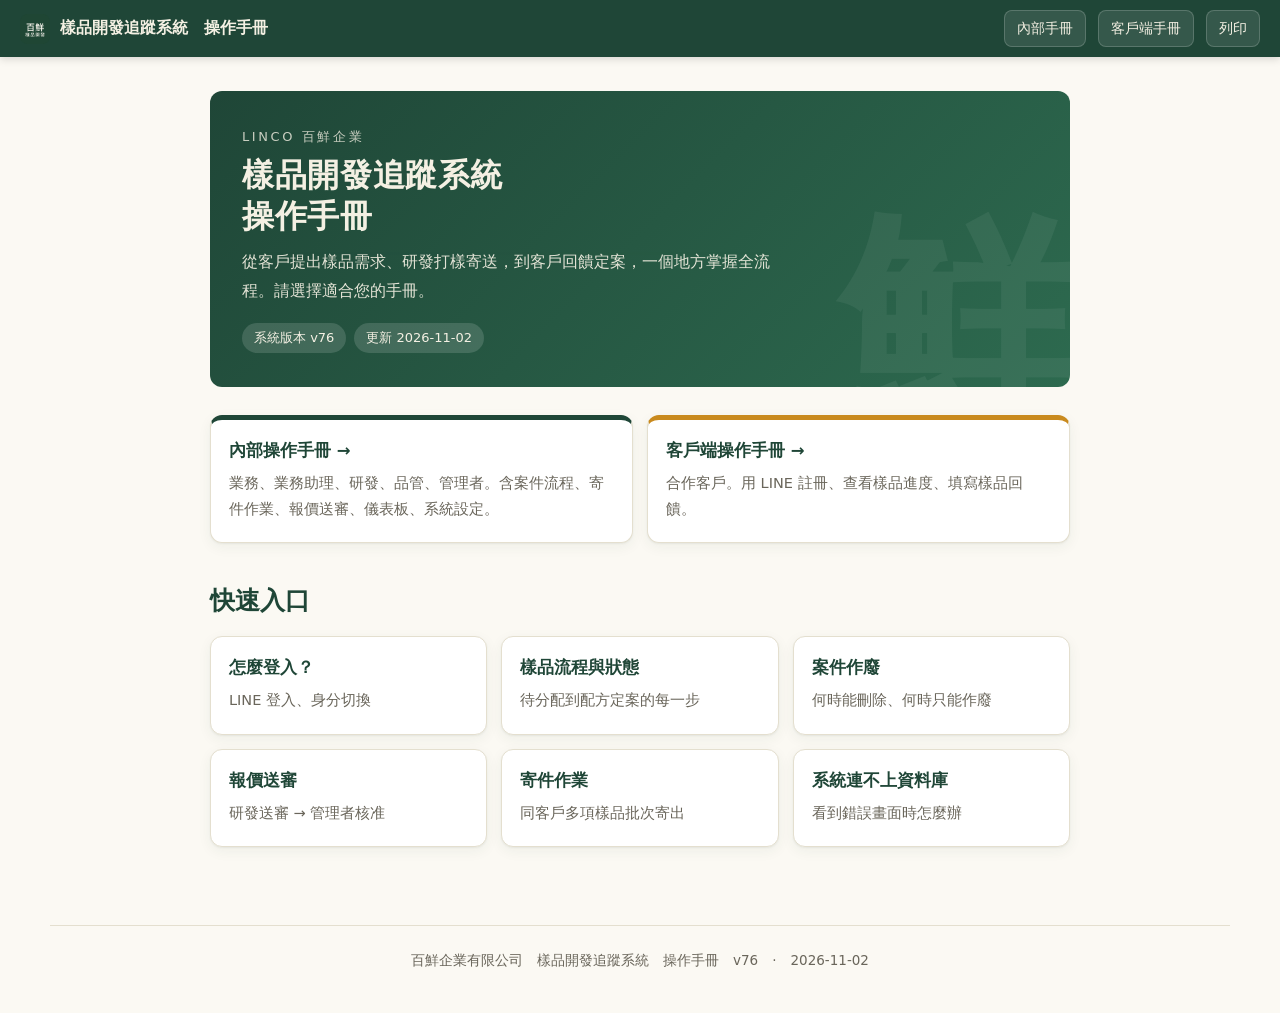
==== sampletrack-manual/index.html @ 237c122c "Add files via upload" ====
<!doctype html>
<html lang="zh-Hant">
<head>
<meta charset="utf-8">
<meta name="viewport" content="width=device-width,initial-scale=1">
<meta name="robots" content="noindex,nofollow">
<meta name="description" content="百鮮企業樣品開發追蹤系統操作手冊">
<meta name="theme-color" content="#1F4637">
<title>操作手冊｜百鮮企業</title>
<link rel="icon" type="image/png" href="assets/favicon.png">
<link rel="stylesheet" href="assets/style.css">
</head>
<body>
<header class="top">
  <a class="brand" href="index.html"><img src="assets/logo-192.png" alt="" width="30" height="30"><span>樣品開發追蹤系統　操作手冊</span></a>
  <span class="sp"></span>
  <a class="lnk" href="internal.html">內部手冊</a><a class="lnk" href="customer.html">客戶端手冊</a>
  <button id="printBtn" class="hide-m" type="button" title="列印或另存 PDF">列印</button>
</header><div class="home">
<section class="hero"><div class="eyebrow">LINCO 百鮮企業</div><h1>樣品開發追蹤系統<br>操作手冊</h1>
<p>從客戶提出樣品需求、研發打樣寄送，到客戶回饋定案，一個地方掌握全流程。請選擇適合您的手冊。</p>
<div class="meta"><span>系統版本 v76</span><span>更新 2026-11-02</span></div></section>
<div class="cards">
  <a class="card role" href="internal.html"><h4>內部操作手冊 →</h4><p>業務、業務助理、研發、品管、管理者。含案件流程、寄件作業、報價送審、儀表板、系統設定。</p></a>
  <a class="card role gold" href="customer.html"><h4>客戶端操作手冊 →</h4><p>合作客戶。用 LINE 註冊、查看樣品進度、填寫樣品回饋。</p></a>
</div>
<h2 style="border:0;margin-top:34px">快速入口</h2>
<div class="cards">
  <a class="card" href="internal.html#login"><h4>怎麼登入？</h4><p>LINE 登入、身分切換</p></a>
  <a class="card" href="internal.html#lifecycle"><h4>樣品流程與狀態</h4><p>待分配到配方定案的每一步</p></a>
  <a class="card" href="internal.html#void"><h4>案件作廢</h4><p>何時能刪除、何時只能作廢</p></a>
  <a class="card" href="internal.html#quote"><h4>報價送審</h4><p>研發送審 → 管理者核准</p></a>
  <a class="card" href="internal.html#dispatch"><h4>寄件作業</h4><p>同客戶多項樣品批次寄出</p></a>
  <a class="card" href="internal.html#outage"><h4>系統連不上資料庫</h4><p>看到錯誤畫面時怎麼辦</p></a>
</div>
</div>
<footer>百鮮企業有限公司　樣品開發追蹤系統　操作手冊　v76　·　2026-11-02</footer>
<button class="totop" type="button" aria-label="回到頂端">↑</button>
<script src="assets/manual.js"></script>
</body>
</html>
---- sampletrack-manual/assets/style.css ----
/* 百鮮 樣品開發追蹤系統 操作手冊（靜態網頁版）
   無外部相依：字型用系統中文字型，深色模式跟隨系統。 */
:root{
  --green:#1F4637; --green2:#2F6B52; --green-lt:#E4EEE8;
  --gold:#C98A1E; --gold-lt:#F7ECD6;
  --red:#B5402F; --red-lt:#F6E4E0;
  --purple:#7A4F9E; --purple-lt:#EFE6F5;
  --slate:#5B7A9D; --slate-lt:#E3EAF2;
  --paper:#FBF9F3; --card:#FFFFFF; --cream:#EFEAD9;
  --ink:#2B2A26; --ink2:#6A665B; --line:#E4DFCF;
  --shadow:0 1px 2px rgba(31,70,55,.06),0 4px 14px rgba(31,70,55,.06);
  --r:12px;
}
@media (prefers-color-scheme:dark){
  :root:not([data-theme="light"]){
    --green:#7FC4A3; --green2:#9AD4B7; --green-lt:#1E3329;
    --gold:#E0A84A; --gold-lt:#3A2F1A;
    --red:#E58A7B; --red-lt:#3C2420;
    --purple:#BC97DB; --purple-lt:#2E2338;
    --slate:#8FB0D4; --slate-lt:#1F2A38;
    --paper:#16191A; --card:#1E2224; --cream:#2A2F2C;
    --ink:#E9E6DC; --ink2:#A6A294; --line:#323837;
    --shadow:0 1px 2px rgba(0,0,0,.4);
  }
}
:root[data-theme="dark"]{
  --green:#7FC4A3; --green2:#9AD4B7; --green-lt:#1E3329;
  --gold:#E0A84A; --gold-lt:#3A2F1A;
  --red:#E58A7B; --red-lt:#3C2420;
  --purple:#BC97DB; --purple-lt:#2E2338;
  --slate:#8FB0D4; --slate-lt:#1F2A38;
  --paper:#16191A; --card:#1E2224; --cream:#2A2F2C;
  --ink:#E9E6DC; --ink2:#A6A294; --line:#323837;
  --shadow:0 1px 2px rgba(0,0,0,.4);
}
*{box-sizing:border-box}
html{scroll-behavior:smooth;scroll-padding-top:72px}
body{margin:0;background:var(--paper);color:var(--ink);
  font-family:"Noto Sans TC","PingFang TC","Microsoft JhengHei","Heiti TC",system-ui,-apple-system,sans-serif;
  line-height:1.8;font-size:16px;-webkit-text-size-adjust:100%}
a{color:var(--green2);text-decoration:underline;text-underline-offset:2px}
a:hover{color:var(--gold)}
img{max-width:100%;height:auto}

/* ---------- 頂欄 ---------- */
.top{position:sticky;top:0;z-index:50;background:var(--green);color:#F4F0E3;
  display:flex;align-items:center;gap:12px;padding:10px 20px;box-shadow:0 2px 8px rgba(0,0,0,.15)}
.top .brand{display:flex;align-items:center;gap:10px;color:inherit;text-decoration:none;font-weight:700;min-width:0}
.top .brand img{width:30px;height:30px;border-radius:7px;flex:none}
.top .brand span{white-space:nowrap;overflow:hidden;text-overflow:ellipsis}
.top .sp{flex:1}
.top a.lnk,.top button{color:#F4F0E3;background:rgba(255,255,255,.1);border:1px solid rgba(255,255,255,.18);
  border-radius:8px;padding:5px 12px;font:inherit;font-size:14px;text-decoration:none;cursor:pointer;white-space:nowrap}
.top a.lnk:hover,.top button:hover{background:rgba(255,255,255,.2);color:#fff}
.top a.lnk.on{background:#F4F0E3;color:var(--green);font-weight:700}
@media(prefers-color-scheme:dark){:root:not([data-theme="light"]) .top{background:#10241C}}
:root[data-theme="dark"] .top{background:#10241C}

/* ---------- 版面 ---------- */
.wrap{display:grid;grid-template-columns:270px minmax(0,1fr);max-width:1180px;margin:0 auto;gap:0 36px;padding:0 20px}
.toc{position:sticky;top:64px;align-self:start;max-height:calc(100vh - 80px);overflow:auto;
  padding:24px 4px 24px 0;font-size:14px}
.toc .ttl{font-weight:800;color:var(--ink2);font-size:12px;letter-spacing:.12em;margin:0 0 8px}
.toc ol{list-style:none;margin:0;padding:0}
.toc li a{display:block;padding:5px 10px;border-left:3px solid transparent;color:var(--ink2);text-decoration:none;line-height:1.5}
.toc li a:hover{color:var(--ink);background:var(--cream)}
.toc li a.on{border-left-color:var(--gold);color:var(--green);font-weight:700;background:var(--cream)}
.toc li.sub a{padding-left:24px;font-size:13px}
.toc-m{display:none}
main{min-width:0;padding:28px 0 80px}

/* ---------- 封面 ---------- */
.hero{background:linear-gradient(135deg,var(--green) 0%,#2d6a4f 100%);color:#F4F0E3;
  border-radius:var(--r);padding:34px 32px;margin-bottom:28px;position:relative;overflow:hidden}
.hero::after{content:"鮮";position:absolute;right:-8px;bottom:-60px;font-size:240px;font-weight:900;color:rgba(255,255,255,.06);line-height:1}
.hero .eyebrow{font-size:13px;letter-spacing:.2em;opacity:.8}
.hero h1{margin:6px 0 10px;font-size:32px;line-height:1.3;letter-spacing:.02em}
.hero p{margin:0;opacity:.92;max-width:34em}
.hero .meta{margin-top:18px;display:flex;flex-wrap:wrap;gap:8px}
.hero .meta span{background:rgba(255,255,255,.14);border-radius:99px;padding:3px 12px;font-size:13px}
@media(prefers-color-scheme:dark){:root:not([data-theme="light"]) .hero{background:linear-gradient(135deg,#12291F,#1E4A39)}}

/* ---------- 內文 ---------- */
h2{font-size:25px;margin:52px 0 6px;color:var(--green);line-height:1.4;padding-top:6px;border-top:2px solid var(--line)}
h2 .no{display:inline-block;min-width:1.7em;color:var(--gold)}
h3{font-size:19px;margin:34px 0 4px;color:var(--ink);line-height:1.5}
h3 .no{color:var(--gold);margin-right:.3em}
h4{font-size:16px;margin:22px 0 2px;color:var(--green2)}
p{margin:.7em 0}
ul,ol{padding-left:1.4em;margin:.6em 0}
li{margin:.3em 0}
li::marker{color:var(--gold)}
b,strong{font-weight:700}
code,.mono{font-family:ui-monospace,"SF Mono",Menlo,Consolas,monospace;font-size:.9em}
code{background:var(--cream);padding:1px 6px;border-radius:5px}
.lead{font-size:17px;color:var(--ink2)}
hr{border:0;border-top:1px solid var(--line);margin:28px 0}

/* UI 元件標示：按鈕 / 頁籤 / 選單 */
.ui{display:inline-block;background:var(--green-lt);color:var(--green);border:1px solid color-mix(in srgb,var(--green) 25%,transparent);
  border-radius:6px;padding:0 8px;font-size:.9em;font-weight:600;line-height:1.6;white-space:nowrap}
.ui.warn{background:var(--red-lt);color:var(--red);border-color:color-mix(in srgb,var(--red) 25%,transparent)}

/* 狀態晶片（對應系統內的顏色） */
.bdg{display:inline-block;border-radius:99px;padding:0 10px;font-size:.84em;font-weight:700;line-height:1.7;white-space:nowrap;vertical-align:baseline}
.b-gray{background:#ECEAE2;color:#5d594e}
.b-amber{background:var(--gold-lt);color:#9a6511}
.b-ok{background:#DDEFE3;color:#1d6b40}
.b-red{background:var(--red-lt);color:var(--red)}
.b-purple{background:var(--purple-lt);color:var(--purple)}
.b-ink{background:#2c3a34;color:#EFEAD9}
.b-green{background:var(--green-lt);color:var(--green)}
@media(prefers-color-scheme:dark){:root:not([data-theme="light"]) .b-gray{background:#2c302f;color:#bdb9ab}
  :root:not([data-theme="light"]) .b-amber{color:#E0A84A}:root:not([data-theme="light"]) .b-ok{background:#1E3329;color:#7FC4A3}}

/* 提示框 */
.callout{border-radius:var(--r);padding:12px 16px 12px 16px;margin:18px 0;border:1px solid var(--line);
  border-left:5px solid var(--gold);background:var(--gold-lt);font-size:15.5px}
.callout>:first-child{margin-top:0}.callout>:last-child{margin-bottom:0}
.callout .h{font-weight:800;display:block;margin-bottom:2px}
.callout.tip{border-left-color:var(--green2);background:var(--green-lt)}
.callout.warn{border-left-color:var(--red);background:var(--red-lt)}
.callout.info{border-left-color:var(--slate);background:var(--slate-lt)}

/* 步驟 */
ol.steps{list-style:none;counter-reset:s;padding:0;margin:14px 0}
ol.steps>li{counter-increment:s;position:relative;padding:2px 0 14px 44px;margin:0}
ol.steps>li::before{content:counter(s);position:absolute;left:0;top:2px;width:30px;height:30px;border-radius:50%;
  background:var(--green);color:#fff;font-weight:800;display:grid;place-items:center;font-size:14px}
@media(prefers-color-scheme:dark){:root:not([data-theme="light"]) ol.steps>li::before{color:#10241C}}
ol.steps>li::after{content:"";position:absolute;left:14px;top:34px;bottom:2px;width:2px;background:var(--line)}
ol.steps>li:last-child::after{display:none}

/* 表格 */
.tw{overflow-x:auto;margin:16px 0;border:1px solid var(--line);border-radius:var(--r);background:var(--card);box-shadow:var(--shadow)}
table{border-collapse:collapse;width:100%;font-size:15px}
.tw.wide table{min-width:600px}
th,td{padding:9px 14px;text-align:left;vertical-align:top;border-bottom:1px solid var(--line)}
th{background:var(--cream);font-size:13.5px;color:var(--ink2);font-weight:800;white-space:nowrap}
tr:last-child td{border-bottom:0}
td.c,th.c{text-align:center}
td.y{color:var(--green2);font-weight:800;text-align:center}
td.n{color:var(--line);text-align:center}

/* 卡片 */
.cards{display:grid;grid-template-columns:repeat(auto-fit,minmax(230px,1fr));gap:14px;margin:18px 0}
.cards.c2{grid-template-columns:repeat(2,minmax(0,1fr))}
@media(max-width:560px){.cards.c2{grid-template-columns:1fr}}
.card{background:var(--card);border:1px solid var(--line);border-radius:var(--r);padding:16px 18px;box-shadow:var(--shadow)}
.card h4{margin:0 0 4px;font-size:16.5px}
.card p{margin:.3em 0;font-size:14.5px;color:var(--ink2)}
.card ul{font-size:14.5px;color:var(--ink2);padding-left:1.2em}
.card.role{border-top:5px solid var(--green)}
.card.role.gold{border-top-color:var(--gold)}.card.role.slate{border-top-color:var(--slate)}
.card.role.purple{border-top-color:var(--purple)}.card.role.gray{border-top-color:#8a8574}
a.card{display:block;text-decoration:none;color:inherit}
a.card:hover{transform:translateY(-2px);border-color:var(--gold)}
a.card h4{color:var(--green)}
a.card{transition:transform .15s,border-color .15s}

/* 圖 */
figure{margin:20px 0;text-align:center}
figure>.fig{background:var(--card);border:1px solid var(--line);border-radius:var(--r);padding:14px;box-shadow:var(--shadow);overflow-x:auto}
figure img{border-radius:8px;display:block;margin:0 auto}
figcaption{font-size:13.5px;color:var(--ink2);margin-top:8px}
svg.diagram{width:100%;min-width:640px;height:auto;display:block}
svg.diagram text{font-family:inherit}
svg .t1{font-size:16px;font-weight:800;fill:var(--ink)}
svg .t2{font-size:12.5px;fill:var(--ink2)}
svg .t1.w{fill:#F4F0E3}svg .t2.w{fill:#cfd8d2}
svg .lbl{font-size:12.5px;fill:var(--ink2)}
svg .ln{stroke:var(--ink2);stroke-width:1.6;fill:none}
svg .ln.dash{stroke-dasharray:5 4}
svg .arr{fill:var(--ink2)}
svg .n-go{fill:var(--gold-lt);stroke:var(--gold);stroke-width:2}
svg .n-ok{fill:var(--green);stroke:var(--green)}
svg .n-st{fill:var(--green-lt);stroke:var(--green);stroke-width:2}
svg .n-bad{fill:var(--red-lt);stroke:var(--red);stroke-width:2}
svg .n-pu{fill:var(--purple-lt);stroke:var(--purple);stroke-width:2}
svg .n-gr{fill:var(--cream);stroke:#8a8574;stroke-width:2}
.legend{display:flex;flex-wrap:wrap;gap:6px 16px;justify-content:center;font-size:13px;color:var(--ink2);margin-top:10px}
.legend i{display:inline-block;width:14px;height:14px;border-radius:4px;vertical-align:-2px;margin-right:5px;border:2px solid}

/* 畫面示意（以 HTML 重繪，不放截圖，系統改版後比較不會過時） */
.mock{background:var(--card);border:1px solid var(--line);border-radius:14px;max-width:460px;margin:0 auto;overflow:hidden;box-shadow:var(--shadow);text-align:left}
.mock .mh{background:var(--green);color:#F4F0E3;padding:12px 16px}
.mock .mh b{display:block;font-size:16px}.mock .mh small{opacity:.85}
.mock .mb{padding:12px 14px;font-size:14px}
.mock .row{display:flex;justify-content:space-between;align-items:center;gap:8px;padding:7px 0;border-top:1px solid var(--line)}
.mock .row:first-child{border-top:0}
.mock .mini{font-size:12px;font-weight:700;padding:2px 10px;border-radius:99px;border:1px solid var(--green);background:var(--green-lt);color:var(--green)}
.mock .caseb{border:1px solid var(--line);border-radius:10px;padding:8px 12px;margin:8px 0;background:var(--paper)}
.mock .caseb .t{display:flex;justify-content:space-between;align-items:center}
.mock .btnrow{display:flex;gap:8px;flex-wrap:wrap}
.mock .btn{border:1px solid var(--line);border-radius:8px;padding:5px 12px;font-size:13.5px;font-weight:700;background:var(--card)}
.mock .btn.p{background:var(--green);border-color:var(--green);color:#F4F0E3}
.mock .btn.r{background:var(--red);border-color:var(--red);color:#fff}
.mock .rem{border-left:4px solid var(--gold);background:var(--card);border-radius:8px;padding:8px 12px;margin:8px 0;border-top:1px solid var(--line);border-right:1px solid var(--line);border-bottom:1px solid var(--line)}
.mock .rem.red{border-left-color:var(--red)}
.mock .chk{display:flex;gap:8px;align-items:center;padding:6px 0;border-top:1px solid var(--line)}
.mock .chk:first-child{border-top:0}
.mock .chk i{width:16px;height:16px;border:2px solid var(--green);border-radius:4px;display:inline-block;flex:none;position:relative}
.mock .chk i.on{background:var(--green)}
.mock .chk i.on::after{content:"";position:absolute;left:3px;top:0;width:4px;height:8px;border:solid #fff;border-width:0 2px 2px 0;transform:rotate(45deg)}

/* 進度條示意 */
.pipe{display:flex;align-items:flex-start;gap:0;margin:8px 0 4px;position:relative;padding:0 6px}
.pipe .s{flex:1;text-align:center;position:relative;font-size:12px;color:var(--ink2)}
.pipe .s::before{content:"";position:absolute;top:10px;left:-50%;right:50%;height:3px;background:var(--line)}
.pipe .s:first-child::before{display:none}
.pipe .s.d::before,.pipe .s.c::before{background:var(--green)}
.pipe .s .dot{width:22px;height:22px;border-radius:50%;background:var(--line);margin:0 auto 4px;position:relative;z-index:1;border:3px solid var(--card)}
.pipe .s.d .dot{background:var(--green)}
.pipe .s.c .dot{background:var(--gold);box-shadow:0 0 0 4px var(--gold-lt)}
.pipe .s.c{color:var(--ink);font-weight:700}
.pipe .tip{position:absolute;bottom:calc(100% + 4px);left:50%;transform:translateX(-50%);background:#2b2a26;color:#fff;
  font-size:11px;padding:3px 8px;border-radius:6px;white-space:nowrap;z-index:2}
.pipe .tip::after{content:"";position:absolute;top:100%;left:50%;margin-left:-5px;border:5px solid transparent;border-top-color:#2b2a26}

/* 報價流程橫向步驟 */
.flow{display:flex;flex-wrap:wrap;gap:8px;align-items:stretch;margin:16px 0}
.flow .f{flex:1 1 150px;background:var(--card);border:1px solid var(--line);border-radius:12px;padding:10px 12px;position:relative;box-shadow:var(--shadow)}
.flow .f b{display:block;font-size:14.5px;color:var(--green)}
.flow .f>span:not(.who){display:block;font-size:13px;color:var(--ink2);margin-top:2px;line-height:1.55}
.flow .f>.who{display:inline-block;font-size:11.5px;font-weight:800;background:var(--cream);border-radius:99px;padding:0 8px;margin-bottom:4px;color:var(--ink2)}
.flow .f.x{border-color:var(--gold);background:var(--gold-lt)}
.flow .f:not(:last-child)::after{content:"›";position:absolute;right:-9px;top:50%;transform:translateY(-50%);font-size:22px;color:var(--gold);font-weight:800;z-index:1;
  background:var(--paper);border-radius:50%;width:18px;height:18px;line-height:16px;text-align:center}

/* FAQ */
details.faq{background:var(--card);border:1px solid var(--line);border-radius:var(--r);margin:10px 0;box-shadow:var(--shadow)}
details.faq>summary{cursor:pointer;padding:12px 16px;font-weight:700;list-style:none;display:flex;gap:10px;align-items:baseline}
details.faq>summary::-webkit-details-marker{display:none}
details.faq>summary::before{content:"Q";color:#fff;background:var(--green);border-radius:6px;width:22px;height:22px;display:inline-grid;place-items:center;font-size:12px;flex:none;transform:translateY(2px)}
details.faq[open]>summary{border-bottom:1px solid var(--line)}
details.faq>div{padding:6px 16px 12px}
@media(prefers-color-scheme:dark){:root:not([data-theme="light"]) details.faq>summary::before{color:#10241C}}

.log{border-left:3px solid var(--line);padding-left:18px;margin:14px 0}
.log h4{margin:0}.log .d{font-size:13px;color:var(--ink2)}

footer{border-top:1px solid var(--line);padding:22px 20px 40px;text-align:center;color:var(--ink2);font-size:13.5px;max-width:1180px;margin:0 auto}
.totop{position:fixed;right:18px;bottom:18px;width:42px;height:42px;border-radius:50%;border:0;background:var(--green);color:#fff;
  font-size:18px;cursor:pointer;box-shadow:0 4px 14px rgba(0,0,0,.25);display:none;z-index:40}
.totop.show{display:block}

/* ---------- 首頁 ---------- */
.home{max-width:900px;margin:0 auto;padding:28px 20px 60px}
.home .hero{margin-top:6px}

/* ---------- 手機 ---------- */
@media(max-width:900px){
  .wrap{grid-template-columns:1fr;padding:0 16px}
  .toc{display:none}
  .toc-m{display:block;margin:14px 0 0;background:var(--card);border:1px solid var(--line);border-radius:var(--r)}
  .toc-m summary{padding:11px 16px;font-weight:700;cursor:pointer}
  .toc-m ol{list-style:none;margin:0;padding:0 8px 10px;max-height:60vh;overflow:auto}
  .toc-m li a{display:block;padding:7px 10px;text-decoration:none;color:var(--ink);border-radius:6px}
  .toc-m li.sub a{padding-left:26px;font-size:14px;color:var(--ink2)}
  .toc-m li a:active{background:var(--cream)}
  .hero{padding:24px 20px}.hero h1{font-size:25px}
  h2{font-size:22px}
  .top{padding:9px 14px}.top .brand span{font-size:14px}
  .top .hide-m{display:none}
}
@media(max-width:520px){
  body{font-size:15.5px}
  .flow .f:not(:last-child)::after{display:none}
  th,td{padding:8px 10px}
}

/* ---------- 列印 ---------- */
@media print{
  :root{--paper:#fff;--card:#fff}
  .top,.toc,.toc-m,.totop{display:none!important}
  .wrap{display:block;max-width:none;padding:0}
  body{font-size:11.5pt;background:#fff;color:#000}
  .hero{color:#000;background:#fff!important;border:2px solid var(--green)}
  .hero::after{display:none}
  h2{break-after:avoid;page-break-after:avoid}
  .card,.callout,figure,.tw,details.faq,ol.steps>li{break-inside:avoid;box-shadow:none}
  details.faq{display:block}
  details.faq>div{display:block}
  a{color:inherit;text-decoration:none}
}

.tw.fc td:first-child{white-space:nowrap}
.flow .f{padding-right:18px}

@media(max-width:600px){table{font-size:14px}.tw.fc td:first-child{white-space:normal}}
.mock .mini{white-space:nowrap}
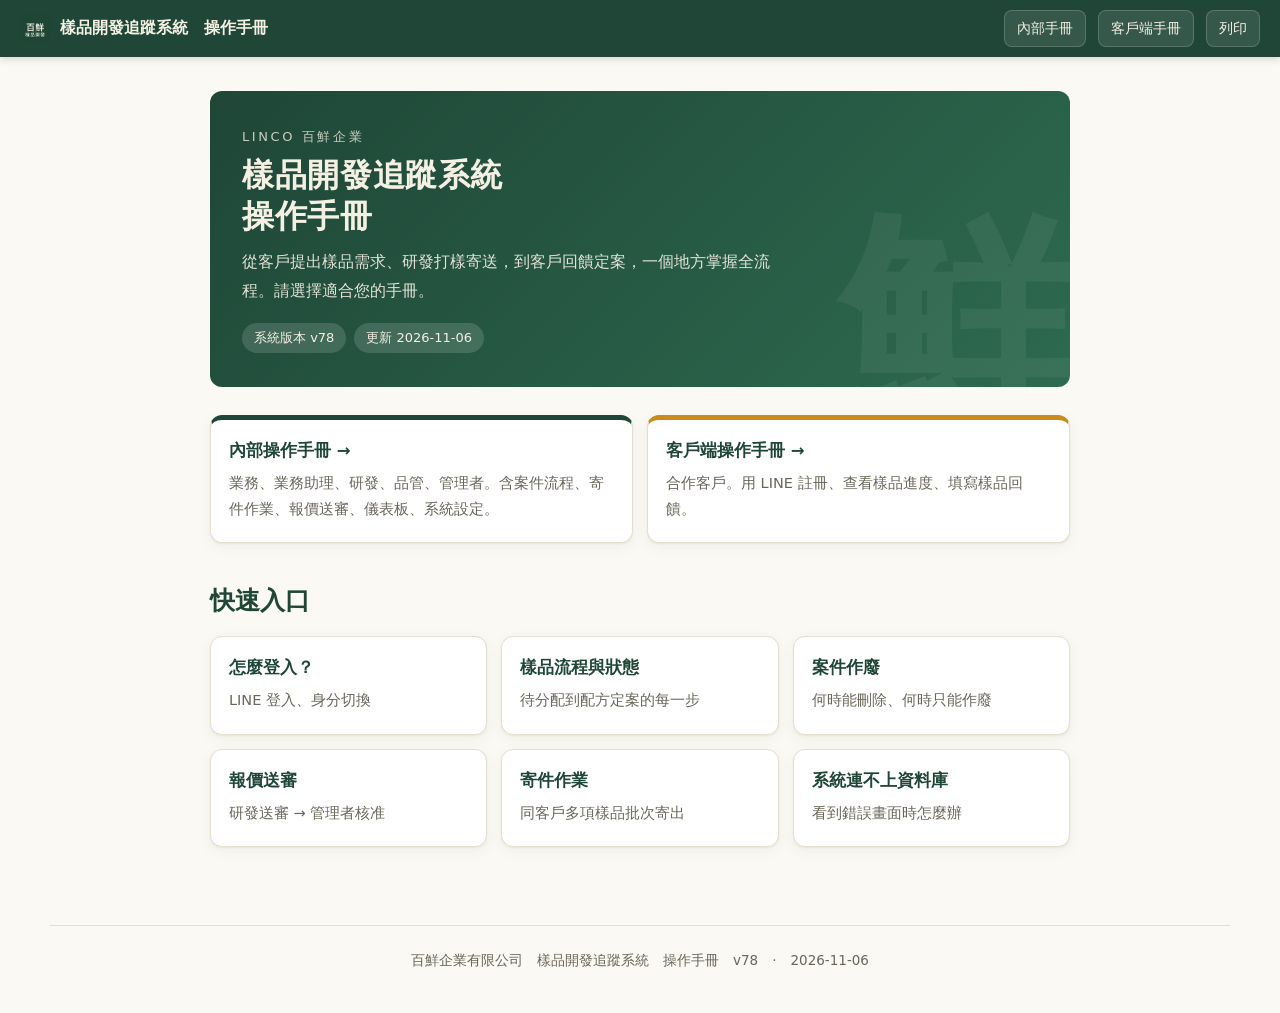
==== commit fbe491b4: "Add files via upload" ====
--- a/sampletrack-manual/index.html
+++ b/sampletrack-manual/index.html
@@ -19,7 +19,7 @@
 </header><div class="home">
 <section class="hero"><div class="eyebrow">LINCO 百鮮企業</div><h1>樣品開發追蹤系統<br>操作手冊</h1>
 <p>從客戶提出樣品需求、研發打樣寄送，到客戶回饋定案，一個地方掌握全流程。請選擇適合您的手冊。</p>
-<div class="meta"><span>系統版本 v76</span><span>更新 2026-11-02</span></div></section>
+<div class="meta"><span>系統版本 v78</span><span>更新 2026-11-06</span></div></section>
 <div class="cards">
   <a class="card role" href="internal.html"><h4>內部操作手冊 →</h4><p>業務、業務助理、研發、品管、管理者。含案件流程、寄件作業、報價送審、儀表板、系統設定。</p></a>
   <a class="card role gold" href="customer.html"><h4>客戶端操作手冊 →</h4><p>合作客戶。用 LINE 註冊、查看樣品進度、填寫樣品回饋。</p></a>
@@ -34,7 +34,7 @@
   <a class="card" href="internal.html#outage"><h4>系統連不上資料庫</h4><p>看到錯誤畫面時怎麼辦</p></a>
 </div>
 </div>
-<footer>百鮮企業有限公司　樣品開發追蹤系統　操作手冊　v76　·　2026-11-02</footer>
+<footer>百鮮企業有限公司　樣品開發追蹤系統　操作手冊　v78　·　2026-11-06</footer>
 <button class="totop" type="button" aria-label="回到頂端">↑</button>
 <script src="assets/manual.js"></script>
 </body>
